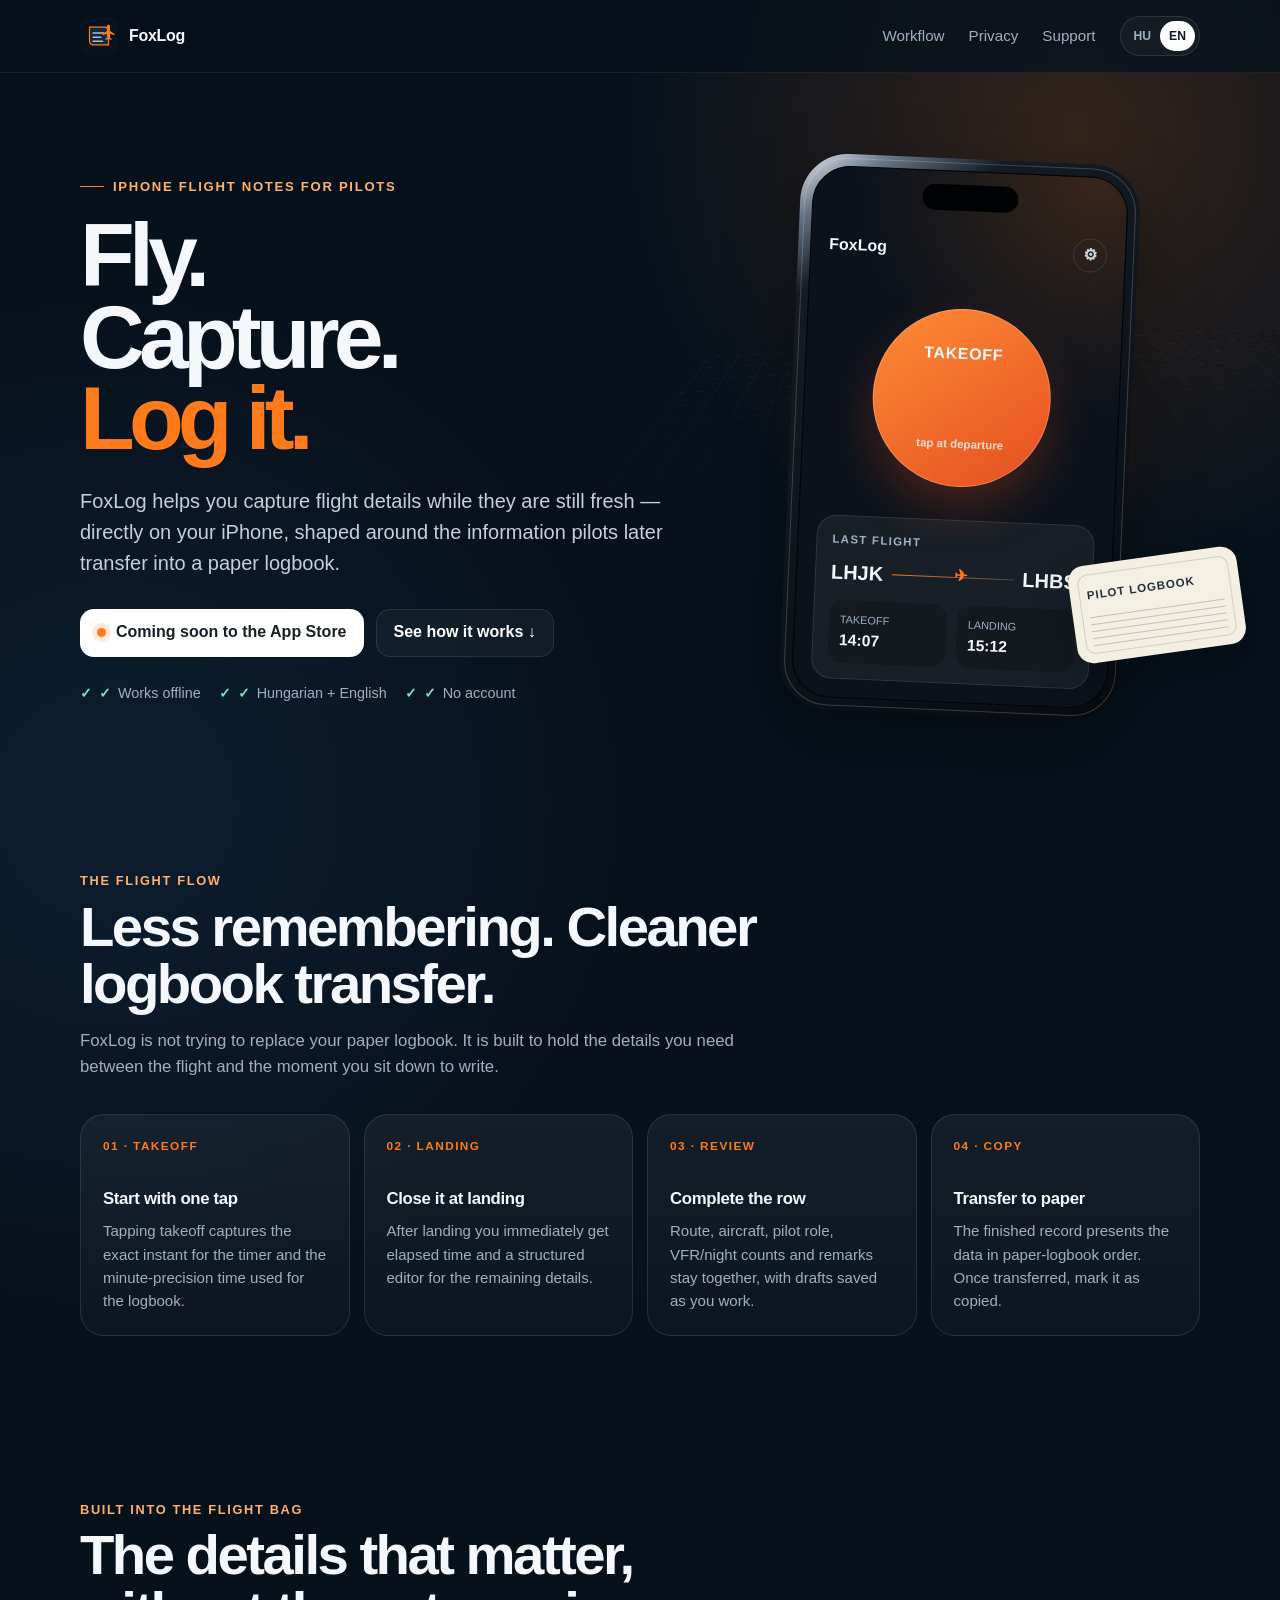
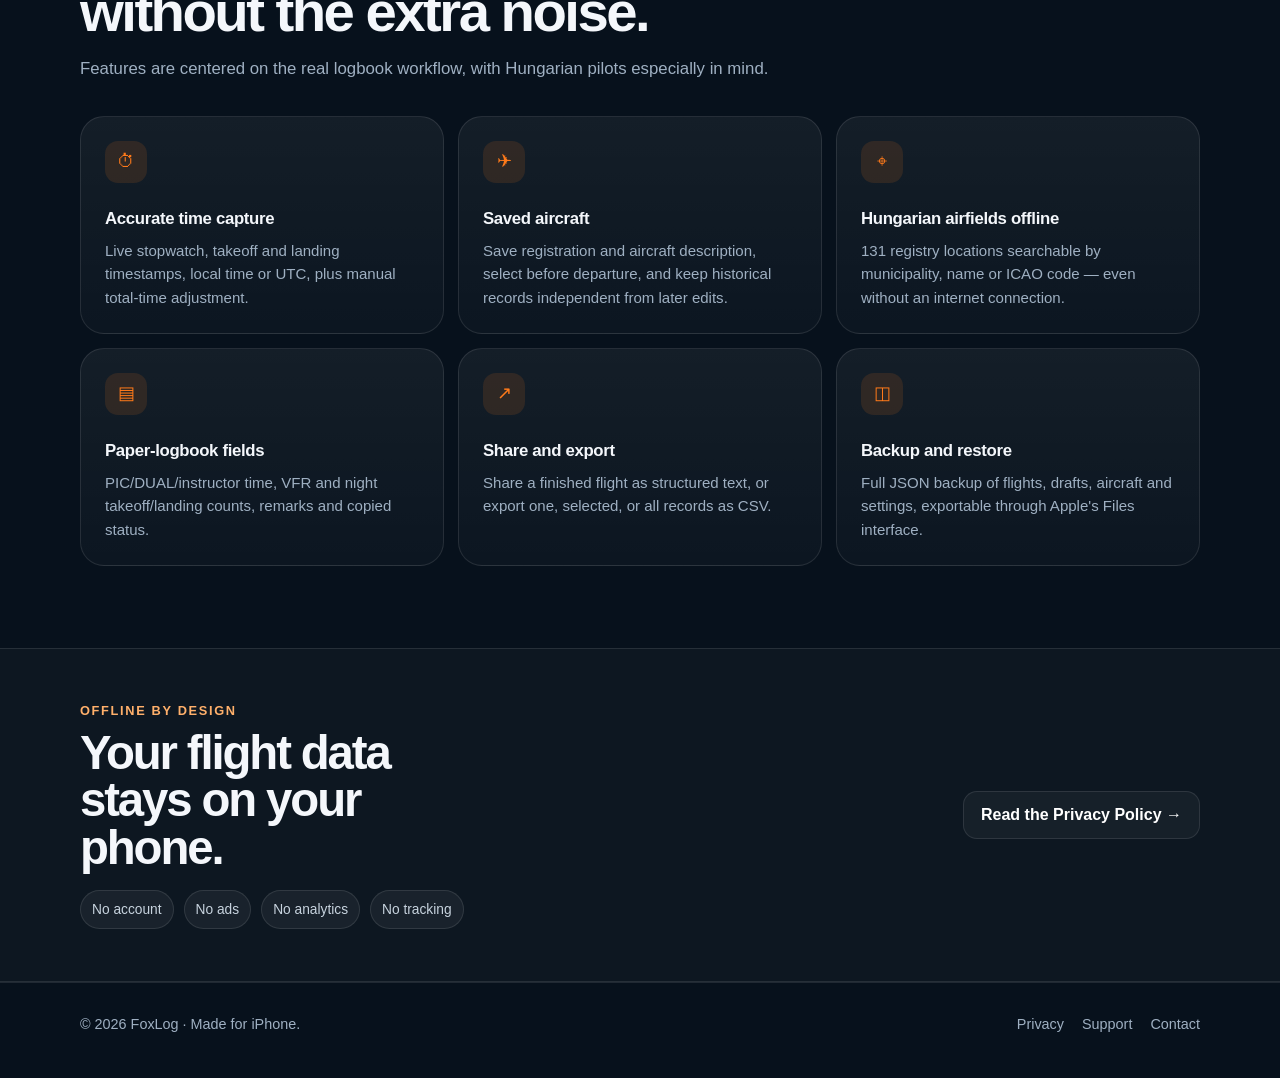
==== index.html @ 8ef6ffa2 "Build FoxLog product landing page" ====
<!doctype html>
<html lang="en" data-language="en">
<head>
  <meta charset="utf-8">
  <meta name="viewport" content="width=device-width, initial-scale=1">
  <meta name="theme-color" content="#07111c">
  <meta name="description" content="FoxLog is an offline iPhone flight-note companion for pilots who transfer flights into a paper logbook. Coming soon to the App Store.">
  <title>FoxLog — Flight notes, ready for your paper logbook</title>
  <link rel="icon" href="favicon.svg" type="image/svg+xml">
  <link rel="stylesheet" href="styles.css">
  <script defer src="site.js"></script>
</head>
<body>
<header class="site-header">
  <div class="wrap nav">
    <a class="brand" href="index.html" aria-label="FoxLog home"><img class="brand-mark" src="favicon.svg" alt=""><span>FoxLog</span></a>
    <nav class="nav-links" aria-label="Primary navigation">
      <a href="#workflow"><span data-lang="hu">Működés</span><span data-lang="en">Workflow</span></a>
      <a href="privacy.html"><span data-lang="hu">Adatvédelem</span><span data-lang="en">Privacy</span></a>
      <a href="support.html"><span data-lang="hu">Támogatás</span><span data-lang="en">Support</span></a>
      <span class="lang-switch" aria-label="Language"><button type="button" data-language-button="hu">HU</button><button type="button" data-language-button="en">EN</button></span>
    </nav>
  </div>
</header>

<main>
<section class="hero">
  <div class="wrap hero-grid">
    <div>
      <div class="eyebrow"><span data-lang="hu">iPhone-os repülési jegyzet pilótáknak</span><span data-lang="en">iPhone flight notes for pilots</span></div>
      <div data-lang="hu"><h1>Repülj. Rögzítsd. <span class="accent">Írd át.</span></h1><p class="lede">A FoxLog segít a repülés adatait akkor rögzíteni, amikor még frissek — közvetlenül az iPhone-odon, a magyar papír alapú pilótanapló logikájához igazítva.</p></div>
      <div data-lang="en"><h1>Fly. Capture. <span class="accent">Log it.</span></h1><p class="lede">FoxLog helps you capture flight details while they are still fresh — directly on your iPhone, shaped around the information pilots later transfer into a paper logbook.</p></div>
      <div class="hero-actions">
        <span class="badge"><span class="dot"></span><span data-lang="hu">Hamarosan az App Store-ban</span><span data-lang="en">Coming soon to the App Store</span></span>
        <a class="button-link" href="#workflow"><span data-lang="hu">Így működik ↓</span><span data-lang="en">See how it works ↓</span></a>
      </div>
      <div class="meta-row">
        <span><span data-lang="hu">Offline működés</span><span data-lang="en">Works offline</span></span>
        <span><span data-lang="hu">Magyar + angol</span><span data-lang="en">Hungarian + English</span></span>
        <span><span data-lang="hu">Nincs fiók</span><span data-lang="en">No account</span></span>
      </div>
    </div>

    <div class="phone-stage" aria-label="FoxLog flight capture illustration">
      <div class="phone"><div class="screen">
        <div class="dynamic-island"></div>
        <div class="appbar"><span>FoxLog</span><span class="gear">⚙</span></div>
        <div class="takeoff-wrap"><div class="takeoff-button">TAKEOFF<small>tap at departure</small></div></div>
        <div class="mini-card">
          <div class="mini-title">Last flight</div>
          <div class="route"><span>LHJK</span><span class="line"></span><span>LHBS</span></div>
          <div class="flight-stats"><div class="stat"><span>TAKEOFF</span><strong>14:07</strong></div><div class="stat"><span>LANDING</span><strong>15:12</strong></div></div>
        </div>
      </div></div>
      <div class="paper-tag" aria-hidden="true"><b>Pilot logbook</b><div class="paper-lines"><i></i><i></i><i></i><i></i><i></i></div></div>
    </div>
  </div>
</section>

<section id="workflow" class="section">
  <div class="wrap">
    <div class="section-header">
      <div class="section-kicker"><span data-lang="hu">A repülés menete</span><span data-lang="en">The flight flow</span></div>
      <div data-lang="hu"><h2>Kevesebb emlékezés. Pontosabb átírás.</h2><p>A FoxLog nem akarja lecserélni a papír naplódat. Arra készült, hogy a szükséges adatokat rendezve fogja meg két repülés között.</p></div>
      <div data-lang="en"><h2>Less remembering. Cleaner logbook transfer.</h2><p>FoxLog is not trying to replace your paper logbook. It is built to hold the details you need between the flight and the moment you sit down to write.</p></div>
    </div>
    <div class="steps">
      <article class="step"><div class="step-num">01 · TAKEOFF</div><h3><span data-lang="hu">Indítsd el egy érintéssel</span><span data-lang="en">Start with one tap</span></h3><p><span data-lang="hu">A felszállás érintése elmenti a pontos pillanatot a stopperhez és a percpontos időt a naplóhoz.</span><span data-lang="en">Tapping takeoff captures the exact instant for the timer and the minute-precision time used for the logbook.</span></p></article>
      <article class="step"><div class="step-num">02 · LANDING</div><h3><span data-lang="hu">Érkezéskor zárd le</span><span data-lang="en">Close it at landing</span></h3><p><span data-lang="hu">A leszállás után azonnal megkapod a repülési időt és megnyílik a rendezett adatbeviteli folyamat.</span><span data-lang="en">After landing you immediately get elapsed time and a structured editor for the remaining details.</span></p></article>
      <article class="step"><div class="step-num">03 · REVIEW</div><h3><span data-lang="hu">Egészítsd ki a sorodat</span><span data-lang="en">Complete the row</span></h3><p><span data-lang="hu">Útvonal, gép, pilóta szerep, VFR/éjszakai számok, megjegyzés — egy helyen, piszkozatként automatikusan mentve.</span><span data-lang="en">Route, aircraft, pilot role, VFR/night counts and remarks stay together, with drafts saved as you work.</span></p></article>
      <article class="step"><div class="step-num">04 · COPY</div><h3><span data-lang="hu">Másold át papírra</span><span data-lang="en">Transfer to paper</span></h3><p><span data-lang="hu">A kész bejegyzés a napló oszlopsorrendjéhez igazodva mutatja az adatokat. Ha megvagy, jelöld másoltnak.</span><span data-lang="en">The finished record presents the data in paper-logbook order. Once transferred, mark it as copied.</span></p></article>
    </div>
  </div>
</section>

<section class="section">
  <div class="wrap">
    <div class="section-header">
      <div class="section-kicker"><span data-lang="hu">Amit magaddal viszel</span><span data-lang="en">Built into the flight bag</span></div>
      <div data-lang="hu"><h2>A fontos részletek, nem a felesleges zaj.</h2><p>A funkciók a valós naplózási munkafolyamat köré épülnek, különösen magyar pilóták számára.</p></div>
      <div data-lang="en"><h2>The details that matter, without the extra noise.</h2><p>Features are centered on the real logbook workflow, with Hungarian pilots especially in mind.</p></div>
    </div>
    <div class="feature-grid">
      <article class="feature"><div class="feature-icon">⏱</div><h3><span data-lang="hu">Pontos időrögzítés</span><span data-lang="en">Accurate time capture</span></h3><p><span data-lang="hu">Élő stopper, külön felszállási és leszállási idő, helyi idő vagy UTC, kézi teljesidő-korrekcióval.</span><span data-lang="en">Live stopwatch, takeoff and landing timestamps, local time or UTC, plus manual total-time adjustment.</span></p></article>
      <article class="feature"><div class="feature-icon">✈</div><h3><span data-lang="hu">Mentett repülőgépek</span><span data-lang="en">Saved aircraft</span></h3><p><span data-lang="hu">Mentsd el a lajstromot és típust, majd válaszd ki indulás előtt. A régi bejegyzések saját pillanatképet őriznek.</span><span data-lang="en">Save registration and aircraft description, select before departure, and keep historical records independent from later edits.</span></p></article>
      <article class="feature"><div class="feature-icon">⌖</div><h3><span data-lang="hu">Magyar repülőterek offline</span><span data-lang="en">Hungarian airfields offline</span></h3><p><span data-lang="hu">131 nyilvántartott hely kereshető település, név vagy ICAO-kód alapján — internet nélkül is.</span><span data-lang="en">131 registry locations searchable by municipality, name or ICAO code — even without an internet connection.</span></p></article>
      <article class="feature"><div class="feature-icon">▤</div><h3><span data-lang="hu">Papírnaplóhoz igazított adatok</span><span data-lang="en">Paper-logbook fields</span></h3><p><span data-lang="hu">PIC/DUAL/oktatói idők, VFR és éjszakai fel- és leszállások, megjegyzések és másolási állapot.</span><span data-lang="en">PIC/DUAL/instructor time, VFR and night takeoff/landing counts, remarks and copied status.</span></p></article>
      <article class="feature"><div class="feature-icon">↗</div><h3><span data-lang="hu">Megosztás és CSV</span><span data-lang="en">Share and export</span></h3><p><span data-lang="hu">Oszd meg a kész repülést rendezett szövegként, vagy exportálj egyetlen, kiválasztott vagy minden bejegyzést CSV-be.</span><span data-lang="en">Share a finished flight as structured text, or export one, selected, or all records as CSV.</span></p></article>
      <article class="feature"><div class="feature-icon">◫</div><h3><span data-lang="hu">Biztonsági mentés és visszaállítás</span><span data-lang="en">Backup and restore</span></h3><p><span data-lang="hu">Teljes JSON mentés a repülésekről, piszkozatokról, gépekről és beállításokról, exportálható a Fájlok alkalmazásba.</span><span data-lang="en">Full JSON backup of flights, drafts, aircraft and settings, exportable through Apple's Files interface.</span></p></article>
    </div>
  </div>
</section>

<section class="privacy-strip">
  <div class="wrap privacy-inner">
    <div>
      <div class="section-kicker"><span data-lang="hu">Offline az alapoktól</span><span data-lang="en">Offline by design</span></div>
      <div data-lang="hu"><h2>A repülési adataid a telefonodon maradnak.</h2><div class="privacy-points"><span>Nincs fiók</span><span>Nincs reklám</span><span>Nincs analitika</span><span>Nincs követés</span></div></div>
      <div data-lang="en"><h2>Your flight data stays on your phone.</h2><div class="privacy-points"><span>No account</span><span>No ads</span><span>No analytics</span><span>No tracking</span></div></div>
    </div>
    <a class="button-link" href="privacy.html"><span data-lang="hu">Adatvédelmi tájékoztató →</span><span data-lang="en">Read the Privacy Policy →</span></a>
  </div>
</section>
</main>

<footer class="site-footer"><div class="wrap footer-row"><span>© 2026 FoxLog · <span data-lang="hu">iPhone-ra tervezve.</span><span data-lang="en">Made for iPhone.</span></span><div class="footer-links"><a href="privacy.html"><span data-lang="hu">Adatvédelem</span><span data-lang="en">Privacy</span></a><a href="support.html"><span data-lang="hu">Támogatás</span><span data-lang="en">Support</span></a><a href="mailto:kovacs.benjamin.mark99@gmail.com">Contact</a></div></div></footer>
</body>
</html>
---- styles.css ----
:root{--bg:#07111c;--bg2:#0d1d2d;--panel:#10253a;--line:rgba(255,255,255,.1);--text:#f4f7fb;--muted:#9fb0c2;--accent:#ff7a1a;--accent2:#ffb06b;--green:#7ee2b8;--max:1120px}
*{box-sizing:border-box}html{scroll-behavior:smooth}body{margin:0;color:var(--text);background:radial-gradient(circle at 84% 5%,rgba(255,122,26,.18),transparent 28rem),radial-gradient(circle at 9% 30%,rgba(50,110,170,.14),transparent 32rem),var(--bg);font-family:-apple-system,BlinkMacSystemFont,"SF Pro Display","Segoe UI",sans-serif;line-height:1.55;-webkit-font-smoothing:antialiased}a{color:inherit}button{font:inherit}.wrap{width:min(var(--max),calc(100% - 40px));margin:0 auto}
.site-header{position:sticky;top:0;z-index:20;border-bottom:1px solid rgba(255,255,255,.07);background:rgba(7,17,28,.78);backdrop-filter:blur(18px)}.nav{min-height:72px;display:flex;align-items:center;justify-content:space-between;gap:24px}.brand{display:inline-flex;align-items:center;gap:11px;text-decoration:none;font-weight:800;letter-spacing:-.02em}.brand-mark{width:38px;height:38px;flex:none}.nav-links{display:flex;align-items:center;gap:24px;color:var(--muted);font-size:.95rem}.nav-links a{text-decoration:none}.nav-links a:hover,.nav-links a[aria-current=page]{color:#fff}.lang-switch{display:inline-flex;padding:4px;border:1px solid var(--line);background:rgba(255,255,255,.04);border-radius:999px}.lang-switch button{border:0;color:var(--muted);background:transparent;padding:6px 9px;border-radius:999px;cursor:pointer;font-weight:800;font-size:.76rem}.lang-switch button.active{color:#101821;background:#fff}
.hero{position:relative;overflow:hidden;padding:86px 0 74px}.hero:after{content:"";position:absolute;inset:18% -12% auto 52%;height:430px;background-image:linear-gradient(rgba(255,255,255,.045) 1px,transparent 1px),linear-gradient(90deg,rgba(255,255,255,.045) 1px,transparent 1px);background-size:34px 34px;transform:perspective(700px) rotateX(63deg) rotateZ(-8deg);mask-image:linear-gradient(to bottom,#000,transparent 80%);pointer-events:none}.hero-grid{display:grid;grid-template-columns:1.1fr .9fr;align-items:center;gap:54px;position:relative;z-index:1}.eyebrow{display:inline-flex;align-items:center;gap:9px;margin-bottom:18px;color:var(--accent2);font-size:.82rem;font-weight:850;letter-spacing:.13em;text-transform:uppercase}.eyebrow:before{content:"";width:24px;height:1px;background:var(--accent)}h1{margin:0;font-size:clamp(3.2rem,7vw,6.6rem);line-height:.91;letter-spacing:-.065em;max-width:9ch}.accent{color:var(--accent)}.lede{max-width:650px;margin:26px 0 0;color:#c4d0dc;font-size:clamp(1.05rem,2vw,1.25rem)}.hero-actions{display:flex;flex-wrap:wrap;gap:12px;margin-top:30px}.badge,.button-link{display:inline-flex;align-items:center;gap:10px;min-height:48px;padding:0 17px;border-radius:14px;text-decoration:none;font-weight:780}.badge{color:#17202a;background:#fff}.badge .dot{width:9px;height:9px;border-radius:999px;background:var(--accent);box-shadow:0 0 0 5px rgba(255,122,26,.16)}.button-link{color:#fff;border:1px solid var(--line);background:rgba(255,255,255,.04)}.meta-row{display:flex;flex-wrap:wrap;gap:8px 18px;margin-top:25px;color:var(--muted);font-size:.9rem}.meta-row span:before{content:"✓";color:var(--green);margin-right:7px;font-weight:900}
.phone-stage{position:relative;min-height:550px;display:grid;place-items:center}.phone-stage:before{content:"";position:absolute;width:380px;height:380px;border-radius:50%;background:radial-gradient(circle,rgba(255,122,26,.23),rgba(255,122,26,.02) 66%,transparent 71%)}.phone{width:min(340px,90vw);position:relative;padding:12px;border-radius:48px;background:linear-gradient(145deg,#e8edf3 0%,#687586 8%,#141b23 18%,#080c11 100%);box-shadow:0 28px 70px rgba(0,0,0,.34);transform:rotate(2.5deg)}.phone:after{content:"";position:absolute;inset:4px;border:1px solid rgba(255,255,255,.19);border-radius:44px;pointer-events:none}.screen{min-height:520px;border-radius:38px;overflow:hidden;background:radial-gradient(circle at 90% 0,rgba(255,122,26,.19),transparent 40%),#0b121b;border:1px solid #020406;padding:18px}.dynamic-island{width:96px;height:26px;border-radius:999px;background:#010203;margin:-5px auto 22px}.appbar{display:flex;align-items:center;justify-content:space-between;font-weight:800}.gear{width:34px;height:34px;border:1px solid var(--line);border-radius:50%;display:grid;place-items:center;color:#cdd7e1}.takeoff-wrap{display:grid;place-items:center;margin:42px 0 33px}.takeoff-button{width:178px;height:178px;border-radius:50%;display:grid;place-items:center;text-align:center;background:linear-gradient(145deg,#ff8c35,#e44e20);box-shadow:0 22px 48px rgba(231,82,30,.26),inset 0 0 0 1px rgba(255,255,255,.22);font-weight:900;letter-spacing:.04em}.takeoff-button small{display:block;font-size:.72rem;font-weight:700;opacity:.8;margin-top:4px;letter-spacing:0}.mini-card{padding:15px;border-radius:20px;border:1px solid var(--line);background:rgba(255,255,255,.055)}.mini-title{color:var(--muted);font-size:.72rem;text-transform:uppercase;letter-spacing:.11em;font-weight:800}.route{display:flex;align-items:center;gap:9px;font-size:1.25rem;font-weight:900;margin-top:8px}.route .line{height:1px;flex:1;background:linear-gradient(90deg,var(--accent),rgba(255,255,255,.18));position:relative}.route .line:after{content:"✈";position:absolute;right:38%;top:-13px;color:var(--accent);font-size:16px}.flight-stats{display:grid;grid-template-columns:1fr 1fr;gap:10px;margin-top:12px}.stat{padding:11px;border-radius:14px;background:rgba(0,0,0,.18)}.stat span{display:block;color:var(--muted);font-size:.68rem}.stat strong{font-variant-numeric:tabular-nums;font-size:.98rem}.paper-tag{position:absolute;right:-42px;bottom:62px;transform:rotate(-8deg);width:170px;padding:17px;color:#24303b;background:#f4efe3;border-radius:16px;box-shadow:0 18px 40px rgba(0,0,0,.28)}.paper-tag:before{content:"";position:absolute;inset:9px;border:1px solid rgba(46,52,58,.17);border-radius:10px}.paper-tag b{font-size:.72rem;letter-spacing:.08em;text-transform:uppercase}.paper-lines{display:grid;gap:6px;margin-top:10px}.paper-lines i{height:1px;background:rgba(46,52,58,.25);display:block}
.section{padding:82px 0}.section-header{max-width:700px;margin-bottom:34px}.section-kicker{color:var(--accent2);font-size:.8rem;font-weight:850;text-transform:uppercase;letter-spacing:.13em}h2{margin:8px 0 0;font-size:clamp(2.1rem,4.4vw,3.7rem);line-height:1;letter-spacing:-.045em}.section-header p{color:var(--muted);font-size:1.05rem;margin:16px 0 0}.steps{display:grid;grid-template-columns:repeat(4,1fr);gap:14px}.step,.feature,.policy-card,.faq,.contact-card{border:1px solid var(--line);background:linear-gradient(180deg,rgba(255,255,255,.055),rgba(255,255,255,.025));border-radius:24px}.step{padding:22px;min-height:205px}.step-num{color:var(--accent);font-size:.74rem;letter-spacing:.12em;font-weight:900}.step h3,.feature h3,.faq h3{margin:31px 0 7px;font-size:1.05rem;letter-spacing:-.02em}.step p,.feature p,.faq p{margin:0;color:var(--muted);font-size:.94rem}.feature-grid{display:grid;grid-template-columns:repeat(3,1fr);gap:14px}.feature{padding:24px;min-height:190px}.feature-icon{width:42px;height:42px;border-radius:13px;display:grid;place-items:center;background:rgba(255,122,26,.12);color:var(--accent);font-size:1.1rem}.feature h3{margin-top:23px}.privacy-strip{border-block:1px solid var(--line);background:rgba(255,255,255,.025)}.privacy-inner{padding:52px 0;display:grid;grid-template-columns:1fr auto;align-items:center;gap:30px}.privacy-inner h2{font-size:clamp(1.9rem,3.7vw,3rem);max-width:14ch}.privacy-points{display:flex;flex-wrap:wrap;gap:10px;margin-top:19px;color:#c7d3de}.privacy-points span{padding:8px 11px;border-radius:999px;background:rgba(255,255,255,.05);border:1px solid var(--line);font-size:.86rem}
.page-hero{padding:76px 0 36px}.page-hero h1{max-width:12ch;font-size:clamp(2.8rem,6vw,5rem)}.page-hero p{max-width:730px;color:var(--muted);font-size:1.08rem}.policy-layout{display:grid;grid-template-columns:250px minmax(0,1fr);gap:42px;align-items:start;padding-bottom:82px}.policy-nav{position:sticky;top:98px;padding:17px;border:1px solid var(--line);border-radius:20px;background:rgba(255,255,255,.035)}.policy-content{max-width:790px}.policy-content section{padding:0 0 34px;margin:0 0 34px;border-bottom:1px solid var(--line)}.policy-content h2{font-size:1.55rem;letter-spacing:-.025em}.policy-content p,.policy-content li{color:#b7c4d0}.policy-content ul{padding-left:20px}.policy-card{padding:22px;margin-bottom:32px;display:grid;grid-template-columns:repeat(3,1fr);gap:12px}.policy-card div{padding:15px;border-radius:16px;background:rgba(0,0,0,.16)}.policy-card strong{display:block;color:var(--green);font-size:.8rem;letter-spacing:.07em;text-transform:uppercase}.policy-card span{display:block;margin-top:6px;color:#d7e0e8;font-size:.9rem}.faq-grid{display:grid;grid-template-columns:1fr 1fr;gap:14px}.faq{padding:22px}.faq h3{margin:0 0 8px}.contact-card{padding:28px;display:flex;align-items:center;justify-content:space-between;gap:24px;margin-top:28px}.contact-card p{margin:6px 0 0;color:var(--muted)}.email-actions{display:flex;flex-wrap:wrap;gap:10px}.email-link,.copy-button{display:inline-flex;align-items:center;justify-content:center;min-height:44px;padding:0 14px;border-radius:12px;text-decoration:none;font-weight:760}.email-link{background:var(--accent);color:#141a20}.copy-button{border:1px solid var(--line);background:rgba(255,255,255,.045);color:#fff;cursor:pointer}.copy-button.copied{border-color:rgba(126,226,184,.4);color:var(--green)}.notice{padding:14px 16px;border-radius:16px;border:1px solid rgba(255,122,26,.25);background:rgba(255,122,26,.08);color:#ffd2b0;margin-top:22px;font-size:.92rem}.site-footer{border-top:1px solid var(--line);padding:30px 0 42px;color:var(--muted);font-size:.9rem}.footer-row{display:flex;align-items:center;justify-content:space-between;gap:22px}.footer-links{display:flex;flex-wrap:wrap;gap:18px}.footer-links a{text-decoration:none}.footer-links a:hover{color:#fff}[data-lang]{display:none}html[data-language=hu] [data-lang=hu],html[data-language=en] [data-lang=en]{display:revert}
@media(max-width:900px){.hero-grid{grid-template-columns:1fr}.hero{padding-top:62px}.phone-stage{min-height:500px}.phone{transform:none}.paper-tag{right:-12px}.steps{grid-template-columns:1fr 1fr}.feature-grid{grid-template-columns:1fr 1fr}.policy-layout{grid-template-columns:1fr}.policy-nav{position:static}.policy-card{grid-template-columns:1fr}}@media(max-width:650px){.wrap{width:min(var(--max),calc(100% - 28px))}.nav{min-height:66px}.nav-links>a{display:none}.hero{padding:52px 0 58px}h1{font-size:clamp(3rem,17vw,4.7rem)}.hero-grid{gap:30px}.phone-stage{min-height:465px}.phone{width:290px}.screen{min-height:455px}.takeoff-wrap{margin:28px 0 23px}.takeoff-button{width:150px;height:150px}.paper-tag{width:145px;right:-4px;bottom:38px}.section{padding:64px 0}.steps,.feature-grid,.faq-grid{grid-template-columns:1fr}.privacy-inner{grid-template-columns:1fr}.contact-card,.footer-row{align-items:flex-start;flex-direction:column}.email-actions{width:100%}.email-link,.copy-button{width:100%}}@media(prefers-reduced-motion:reduce){html{scroll-behavior:auto}}
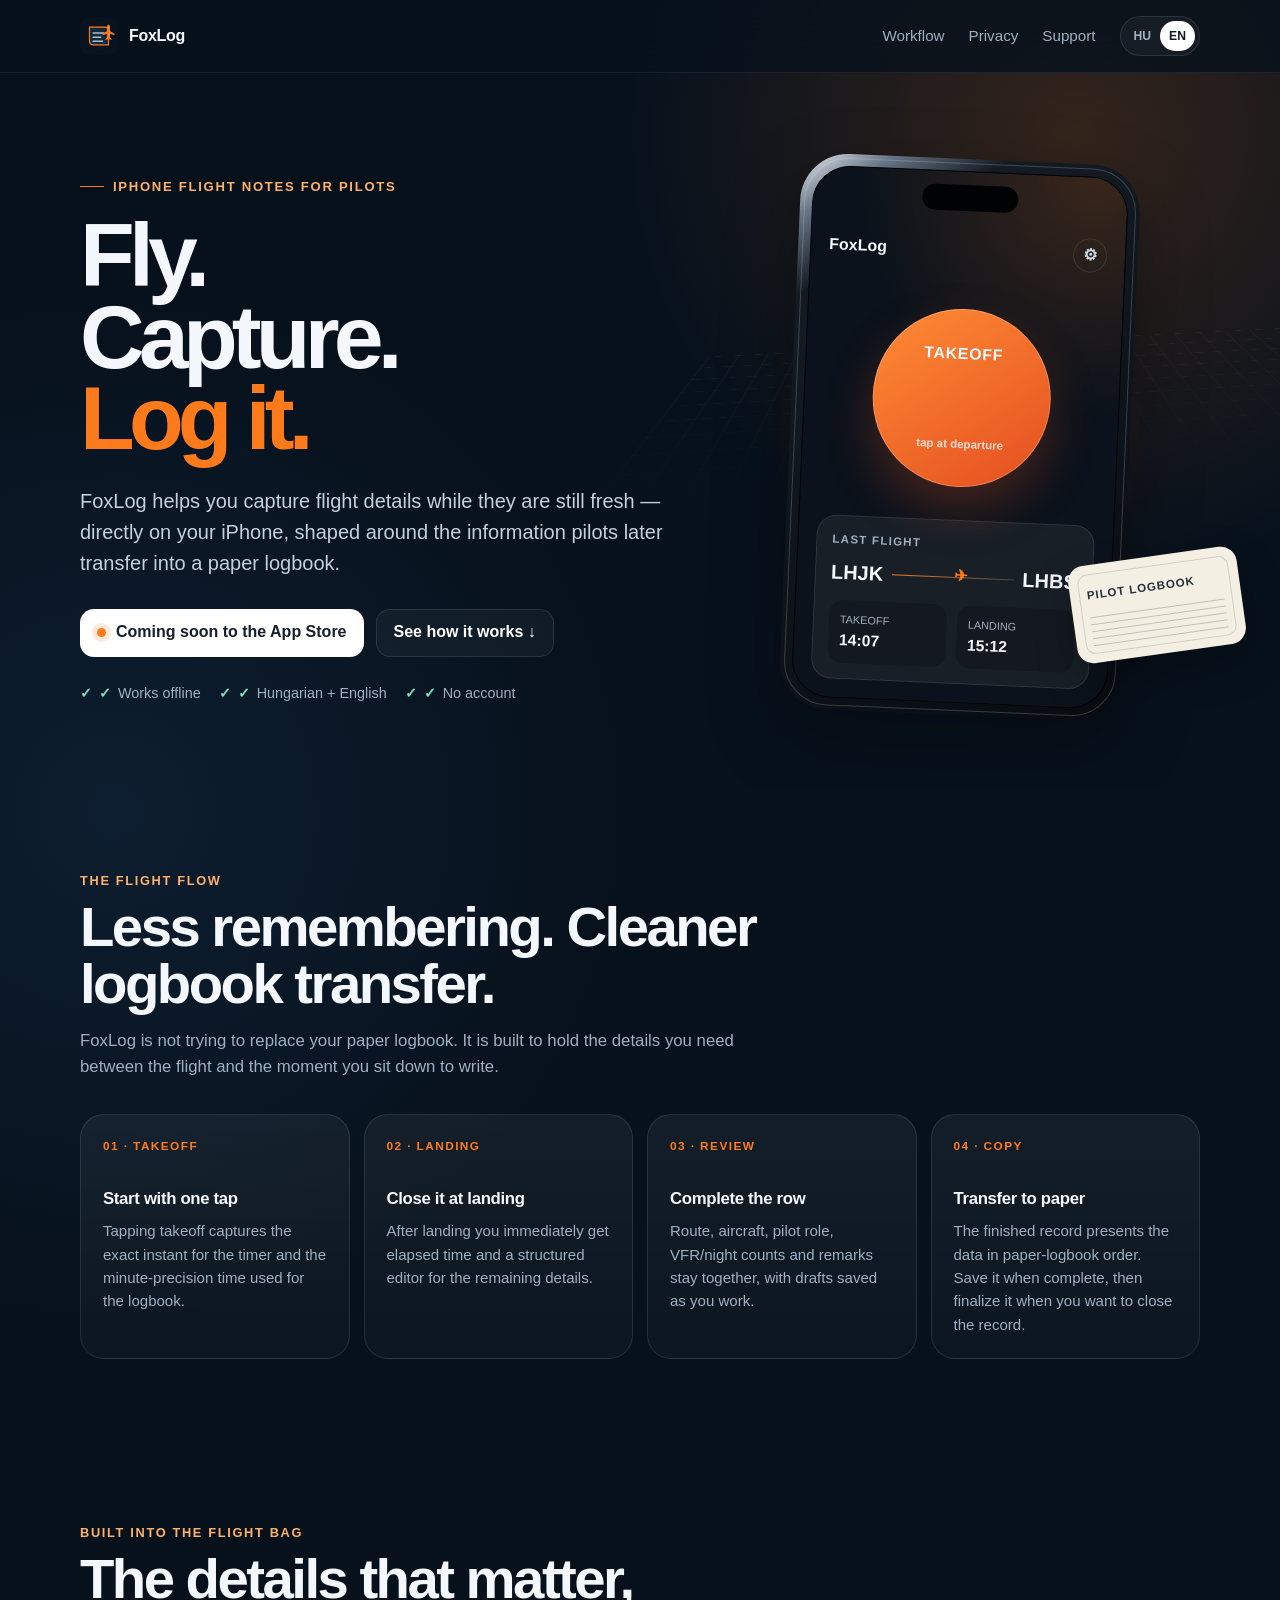
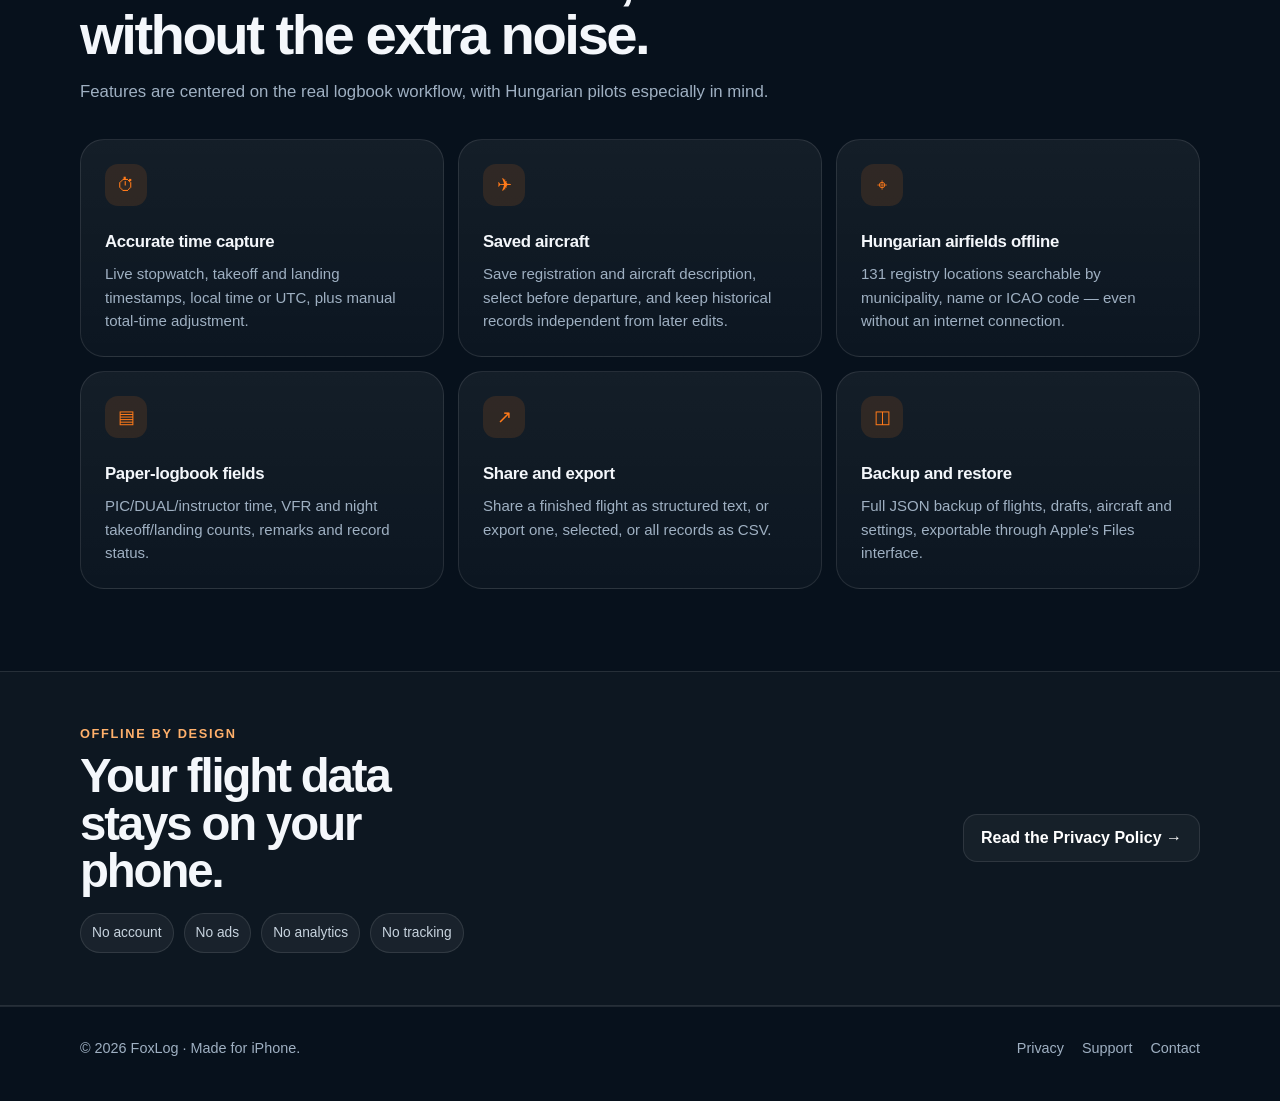
==== commit ecaab9a9: "Align website copy with Saved and Finalized states" ====
--- a/index.html
+++ b/index.html
@@ -68,7 +68,7 @@
       <article class="step"><div class="step-num">01 · TAKEOFF</div><h3><span data-lang="hu">Indítsd el egy érintéssel</span><span data-lang="en">Start with one tap</span></h3><p><span data-lang="hu">A felszállás érintése elmenti a pontos pillanatot a stopperhez és a percpontos időt a naplóhoz.</span><span data-lang="en">Tapping takeoff captures the exact instant for the timer and the minute-precision time used for the logbook.</span></p></article>
       <article class="step"><div class="step-num">02 · LANDING</div><h3><span data-lang="hu">Érkezéskor zárd le</span><span data-lang="en">Close it at landing</span></h3><p><span data-lang="hu">A leszállás után azonnal megkapod a repülési időt és megnyílik a rendezett adatbeviteli folyamat.</span><span data-lang="en">After landing you immediately get elapsed time and a structured editor for the remaining details.</span></p></article>
       <article class="step"><div class="step-num">03 · REVIEW</div><h3><span data-lang="hu">Egészítsd ki a sorodat</span><span data-lang="en">Complete the row</span></h3><p><span data-lang="hu">Útvonal, gép, pilóta szerep, VFR/éjszakai számok, megjegyzés — egy helyen, piszkozatként automatikusan mentve.</span><span data-lang="en">Route, aircraft, pilot role, VFR/night counts and remarks stay together, with drafts saved as you work.</span></p></article>
-      <article class="step"><div class="step-num">04 · COPY</div><h3><span data-lang="hu">Másold át papírra</span><span data-lang="en">Transfer to paper</span></h3><p><span data-lang="hu">A kész bejegyzés a napló oszlopsorrendjéhez igazodva mutatja az adatokat. Ha megvagy, jelöld másoltnak.</span><span data-lang="en">The finished record presents the data in paper-logbook order. Once transferred, mark it as copied.</span></p></article>
+      <article class="step"><div class="step-num">04 · COPY</div><h3><span data-lang="hu">Másold át papírra</span><span data-lang="en">Transfer to paper</span></h3><p><span data-lang="hu">A kész bejegyzés a napló oszlopsorrendjéhez igazodva mutatja az adatokat. Mentsd el, majd véglegesítsd, amikor le akarod zárni.</span><span data-lang="en">The finished record presents the data in paper-logbook order. Save it when complete, then finalize it when you want to close the record.</span></p></article>
     </div>
   </div>
 </section>
@@ -84,7 +84,7 @@
       <article class="feature"><div class="feature-icon">⏱</div><h3><span data-lang="hu">Pontos időrögzítés</span><span data-lang="en">Accurate time capture</span></h3><p><span data-lang="hu">Élő stopper, külön felszállási és leszállási idő, helyi idő vagy UTC, kézi teljesidő-korrekcióval.</span><span data-lang="en">Live stopwatch, takeoff and landing timestamps, local time or UTC, plus manual total-time adjustment.</span></p></article>
       <article class="feature"><div class="feature-icon">✈</div><h3><span data-lang="hu">Mentett repülőgépek</span><span data-lang="en">Saved aircraft</span></h3><p><span data-lang="hu">Mentsd el a lajstromot és típust, majd válaszd ki indulás előtt. A régi bejegyzések saját pillanatképet őriznek.</span><span data-lang="en">Save registration and aircraft description, select before departure, and keep historical records independent from later edits.</span></p></article>
       <article class="feature"><div class="feature-icon">⌖</div><h3><span data-lang="hu">Magyar repülőterek offline</span><span data-lang="en">Hungarian airfields offline</span></h3><p><span data-lang="hu">131 nyilvántartott hely kereshető település, név vagy ICAO-kód alapján — internet nélkül is.</span><span data-lang="en">131 registry locations searchable by municipality, name or ICAO code — even without an internet connection.</span></p></article>
-      <article class="feature"><div class="feature-icon">▤</div><h3><span data-lang="hu">Papírnaplóhoz igazított adatok</span><span data-lang="en">Paper-logbook fields</span></h3><p><span data-lang="hu">PIC/DUAL/oktatói idők, VFR és éjszakai fel- és leszállások, megjegyzések és másolási állapot.</span><span data-lang="en">PIC/DUAL/instructor time, VFR and night takeoff/landing counts, remarks and copied status.</span></p></article>
+      <article class="feature"><div class="feature-icon">▤</div><h3><span data-lang="hu">Papírnaplóhoz igazított adatok</span><span data-lang="en">Paper-logbook fields</span></h3><p><span data-lang="hu">PIC/DUAL/oktatói idők, VFR és éjszakai fel- és leszállások, megjegyzések és bejegyzésállapot.</span><span data-lang="en">PIC/DUAL/instructor time, VFR and night takeoff/landing counts, remarks and record status.</span></p></article>
       <article class="feature"><div class="feature-icon">↗</div><h3><span data-lang="hu">Megosztás és CSV</span><span data-lang="en">Share and export</span></h3><p><span data-lang="hu">Oszd meg a kész repülést rendezett szövegként, vagy exportálj egyetlen, kiválasztott vagy minden bejegyzést CSV-be.</span><span data-lang="en">Share a finished flight as structured text, or export one, selected, or all records as CSV.</span></p></article>
       <article class="feature"><div class="feature-icon">◫</div><h3><span data-lang="hu">Biztonsági mentés és visszaállítás</span><span data-lang="en">Backup and restore</span></h3><p><span data-lang="hu">Teljes JSON mentés a repülésekről, piszkozatokról, gépekről és beállításokról, exportálható a Fájlok alkalmazásba.</span><span data-lang="en">Full JSON backup of flights, drafts, aircraft and settings, exportable through Apple's Files interface.</span></p></article>
     </div>
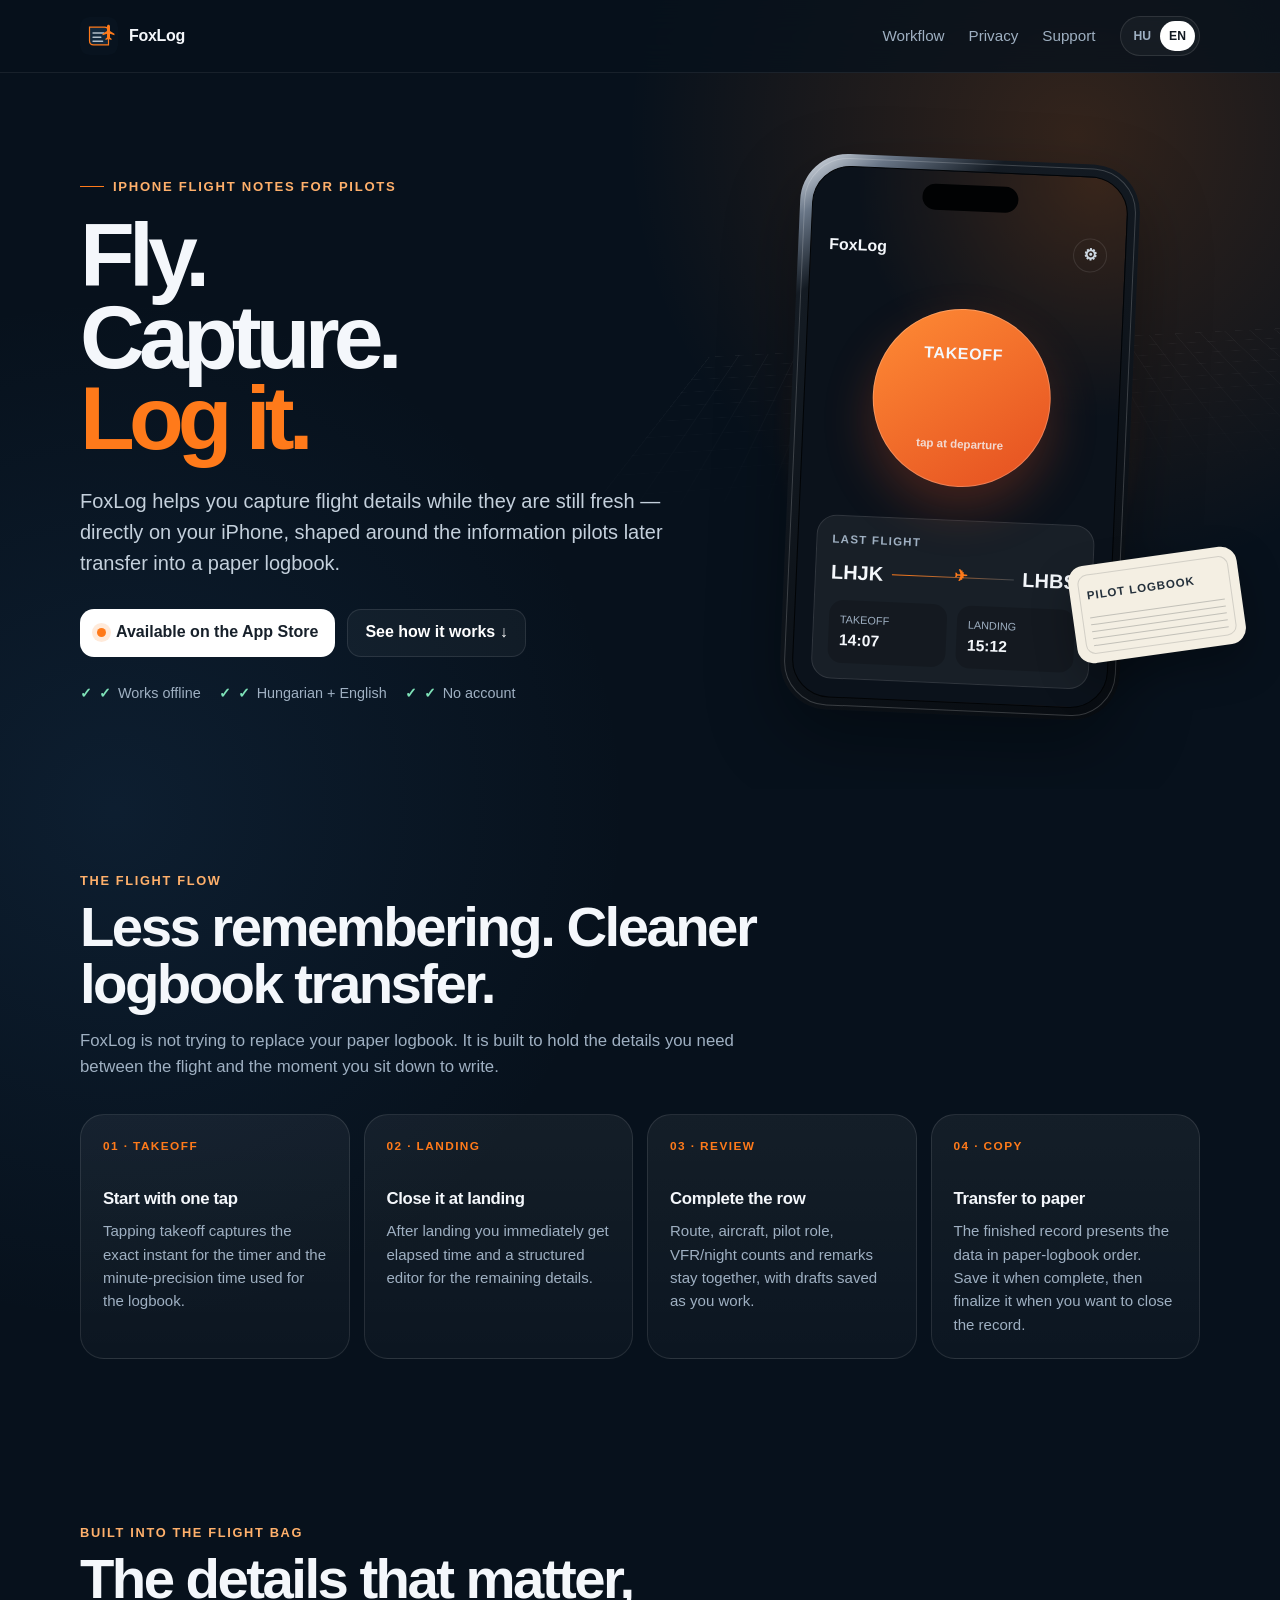
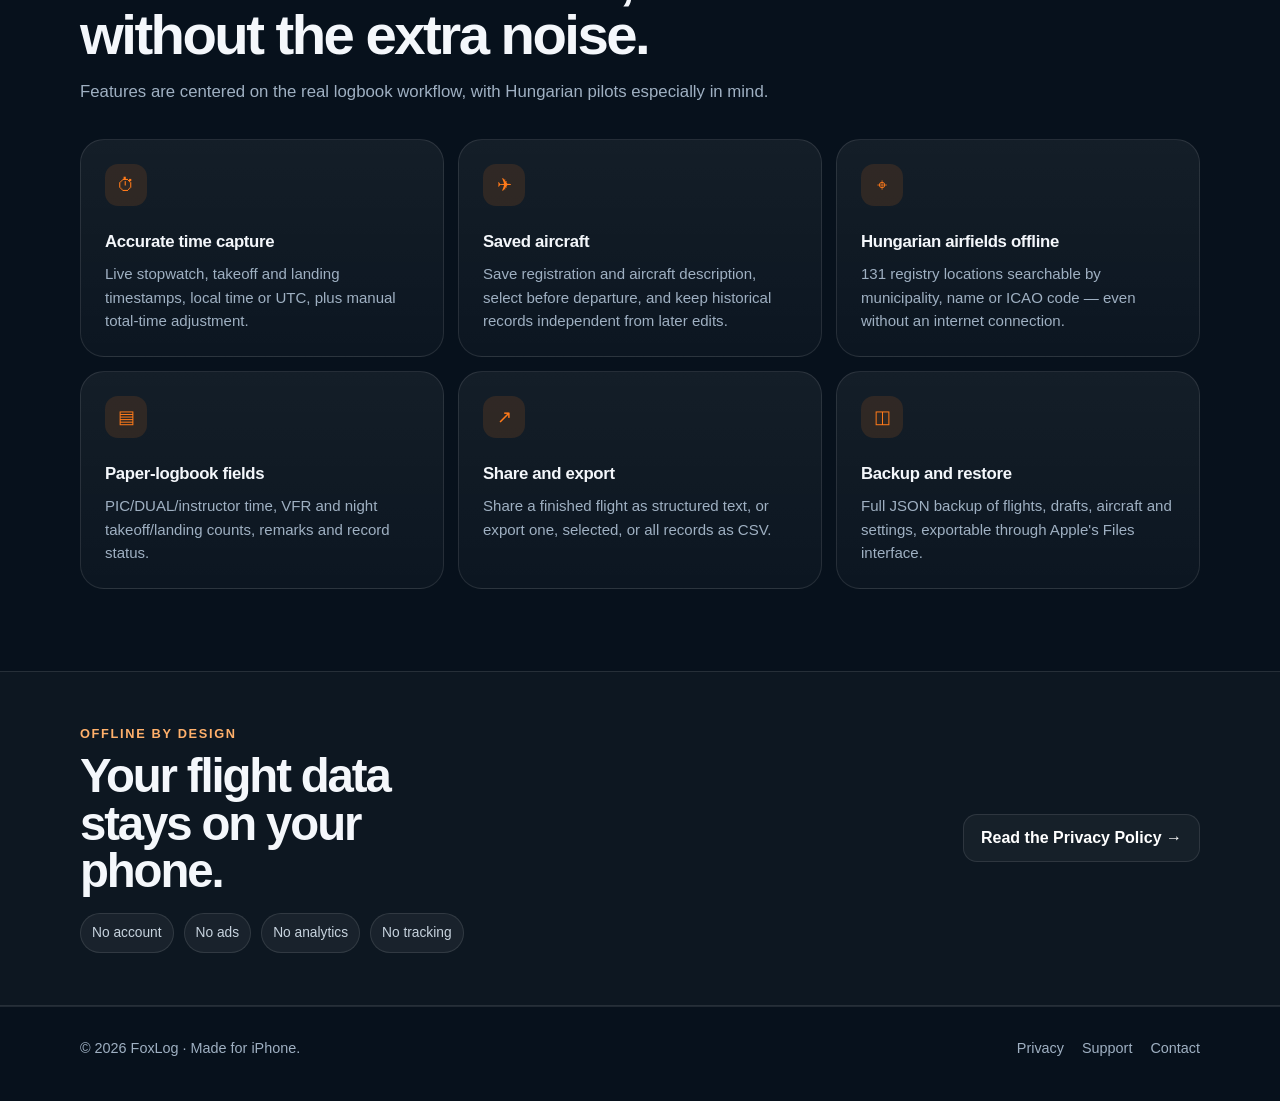
==== commit 358a113c: "Link FoxLog website to App Store" ====
--- a/index.html
+++ b/index.html
@@ -4,11 +4,11 @@
   <meta charset="utf-8">
   <meta name="viewport" content="width=device-width, initial-scale=1">
   <meta name="theme-color" content="#07111c">
-  <meta name="description" content="FoxLog is an offline iPhone flight-note companion for pilots who transfer flights into a paper logbook. Coming soon to the App Store.">
+  <meta name="description" content="FoxLog is an offline iPhone flight-note companion for pilots who transfer flights into a paper logbook. Available on the App Store.">
   <title>FoxLog — Flight notes, ready for your paper logbook</title>
   <link rel="icon" href="favicon.svg" type="image/svg+xml">
-  <link rel="stylesheet" href="styles.css">
-  <script defer src="site.js"></script>
+  <link rel="stylesheet" href="styles.css?v=3">
+  <script defer src="site.js?v=4"></script>
 </head>
 <body>
 <header class="site-header">
@@ -31,7 +31,7 @@
       <div data-lang="hu"><h1>Repülj. Rögzítsd. <span class="accent">Írd át.</span></h1><p class="lede">A FoxLog segít a repülés adatait akkor rögzíteni, amikor még frissek — közvetlenül az iPhone-odon, a magyar papír alapú pilótanapló logikájához igazítva.</p></div>
       <div data-lang="en"><h1>Fly. Capture. <span class="accent">Log it.</span></h1><p class="lede">FoxLog helps you capture flight details while they are still fresh — directly on your iPhone, shaped around the information pilots later transfer into a paper logbook.</p></div>
       <div class="hero-actions">
-        <span class="badge"><span class="dot"></span><span data-lang="hu">Hamarosan az App Store-ban</span><span data-lang="en">Coming soon to the App Store</span></span>
+        <a class="badge" href="https://apps.apple.com/app/id6815255650" aria-label="FoxLog on the App Store"><span class="dot"></span><span data-lang="hu">Elérhető az App Store-ban</span><span data-lang="en">Available on the App Store</span></a>
         <a class="button-link" href="#workflow"><span data-lang="hu">Így működik ↓</span><span data-lang="en">See how it works ↓</span></a>
       </div>
       <div class="meta-row">
--- a/styles.css
+++ b/styles.css
@@ -4,5 +4,5 @@
 .hero{position:relative;overflow:hidden;padding:86px 0 74px}.hero:after{content:"";position:absolute;inset:18% -12% auto 52%;height:430px;background-image:linear-gradient(rgba(255,255,255,.045) 1px,transparent 1px),linear-gradient(90deg,rgba(255,255,255,.045) 1px,transparent 1px);background-size:34px 34px;transform:perspective(700px) rotateX(63deg) rotateZ(-8deg);mask-image:linear-gradient(to bottom,#000,transparent 80%);pointer-events:none}.hero-grid{display:grid;grid-template-columns:1.1fr .9fr;align-items:center;gap:54px;position:relative;z-index:1}.eyebrow{display:inline-flex;align-items:center;gap:9px;margin-bottom:18px;color:var(--accent2);font-size:.82rem;font-weight:850;letter-spacing:.13em;text-transform:uppercase}.eyebrow:before{content:"";width:24px;height:1px;background:var(--accent)}h1{margin:0;font-size:clamp(3.2rem,7vw,6.6rem);line-height:.91;letter-spacing:-.065em;max-width:9ch}.accent{color:var(--accent)}.lede{max-width:650px;margin:26px 0 0;color:#c4d0dc;font-size:clamp(1.05rem,2vw,1.25rem)}.hero-actions{display:flex;flex-wrap:wrap;gap:12px;margin-top:30px}.badge,.button-link{display:inline-flex;align-items:center;gap:10px;min-height:48px;padding:0 17px;border-radius:14px;text-decoration:none;font-weight:780}.badge{color:#17202a;background:#fff}.badge .dot{width:9px;height:9px;border-radius:999px;background:var(--accent);box-shadow:0 0 0 5px rgba(255,122,26,.16)}.button-link{color:#fff;border:1px solid var(--line);background:rgba(255,255,255,.04)}.meta-row{display:flex;flex-wrap:wrap;gap:8px 18px;margin-top:25px;color:var(--muted);font-size:.9rem}.meta-row span:before{content:"✓";color:var(--green);margin-right:7px;font-weight:900}
 .phone-stage{position:relative;min-height:550px;display:grid;place-items:center}.phone-stage:before{content:"";position:absolute;width:380px;height:380px;border-radius:50%;background:radial-gradient(circle,rgba(255,122,26,.23),rgba(255,122,26,.02) 66%,transparent 71%)}.phone{width:min(340px,90vw);position:relative;padding:12px;border-radius:48px;background:linear-gradient(145deg,#e8edf3 0%,#687586 8%,#141b23 18%,#080c11 100%);box-shadow:0 28px 70px rgba(0,0,0,.34);transform:rotate(2.5deg)}.phone:after{content:"";position:absolute;inset:4px;border:1px solid rgba(255,255,255,.19);border-radius:44px;pointer-events:none}.screen{min-height:520px;border-radius:38px;overflow:hidden;background:radial-gradient(circle at 90% 0,rgba(255,122,26,.19),transparent 40%),#0b121b;border:1px solid #020406;padding:18px}.dynamic-island{width:96px;height:26px;border-radius:999px;background:#010203;margin:-5px auto 22px}.appbar{display:flex;align-items:center;justify-content:space-between;font-weight:800}.gear{width:34px;height:34px;border:1px solid var(--line);border-radius:50%;display:grid;place-items:center;color:#cdd7e1}.takeoff-wrap{display:grid;place-items:center;margin:42px 0 33px}.takeoff-button{width:178px;height:178px;border-radius:50%;display:grid;place-items:center;text-align:center;background:linear-gradient(145deg,#ff8c35,#e44e20);box-shadow:0 22px 48px rgba(231,82,30,.26),inset 0 0 0 1px rgba(255,255,255,.22);font-weight:900;letter-spacing:.04em}.takeoff-button small{display:block;font-size:.72rem;font-weight:700;opacity:.8;margin-top:4px;letter-spacing:0}.mini-card{padding:15px;border-radius:20px;border:1px solid var(--line);background:rgba(255,255,255,.055)}.mini-title{color:var(--muted);font-size:.72rem;text-transform:uppercase;letter-spacing:.11em;font-weight:800}.route{display:flex;align-items:center;gap:9px;font-size:1.25rem;font-weight:900;margin-top:8px}.route .line{height:1px;flex:1;background:linear-gradient(90deg,var(--accent),rgba(255,255,255,.18));position:relative}.route .line:after{content:"✈";position:absolute;right:38%;top:-13px;color:var(--accent);font-size:16px}.flight-stats{display:grid;grid-template-columns:1fr 1fr;gap:10px;margin-top:12px}.stat{padding:11px;border-radius:14px;background:rgba(0,0,0,.18)}.stat span{display:block;color:var(--muted);font-size:.68rem}.stat strong{font-variant-numeric:tabular-nums;font-size:.98rem}.paper-tag{position:absolute;right:-42px;bottom:62px;transform:rotate(-8deg);width:170px;padding:17px;color:#24303b;background:#f4efe3;border-radius:16px;box-shadow:0 18px 40px rgba(0,0,0,.28)}.paper-tag:before{content:"";position:absolute;inset:9px;border:1px solid rgba(46,52,58,.17);border-radius:10px}.paper-tag b{font-size:.72rem;letter-spacing:.08em;text-transform:uppercase}.paper-lines{display:grid;gap:6px;margin-top:10px}.paper-lines i{height:1px;background:rgba(46,52,58,.25);display:block}
 .section{padding:82px 0}.section-header{max-width:700px;margin-bottom:34px}.section-kicker{color:var(--accent2);font-size:.8rem;font-weight:850;text-transform:uppercase;letter-spacing:.13em}h2{margin:8px 0 0;font-size:clamp(2.1rem,4.4vw,3.7rem);line-height:1;letter-spacing:-.045em}.section-header p{color:var(--muted);font-size:1.05rem;margin:16px 0 0}.steps{display:grid;grid-template-columns:repeat(4,1fr);gap:14px}.step,.feature,.policy-card,.faq,.contact-card{border:1px solid var(--line);background:linear-gradient(180deg,rgba(255,255,255,.055),rgba(255,255,255,.025));border-radius:24px}.step{padding:22px;min-height:205px}.step-num{color:var(--accent);font-size:.74rem;letter-spacing:.12em;font-weight:900}.step h3,.feature h3,.faq h3{margin:31px 0 7px;font-size:1.05rem;letter-spacing:-.02em}.step p,.feature p,.faq p{margin:0;color:var(--muted);font-size:.94rem}.feature-grid{display:grid;grid-template-columns:repeat(3,1fr);gap:14px}.feature{padding:24px;min-height:190px}.feature-icon{width:42px;height:42px;border-radius:13px;display:grid;place-items:center;background:rgba(255,122,26,.12);color:var(--accent);font-size:1.1rem}.feature h3{margin-top:23px}.privacy-strip{border-block:1px solid var(--line);background:rgba(255,255,255,.025)}.privacy-inner{padding:52px 0;display:grid;grid-template-columns:1fr auto;align-items:center;gap:30px}.privacy-inner h2{font-size:clamp(1.9rem,3.7vw,3rem);max-width:14ch}.privacy-points{display:flex;flex-wrap:wrap;gap:10px;margin-top:19px;color:#c7d3de}.privacy-points span{padding:8px 11px;border-radius:999px;background:rgba(255,255,255,.05);border:1px solid var(--line);font-size:.86rem}
-.page-hero{padding:76px 0 36px}.page-hero h1{max-width:12ch;font-size:clamp(2.8rem,6vw,5rem)}.page-hero p{max-width:730px;color:var(--muted);font-size:1.08rem}.policy-layout{display:grid;grid-template-columns:250px minmax(0,1fr);gap:42px;align-items:start;padding-bottom:82px}.policy-nav{position:sticky;top:98px;padding:17px;border:1px solid var(--line);border-radius:20px;background:rgba(255,255,255,.035)}.policy-content{max-width:790px}.policy-content section{padding:0 0 34px;margin:0 0 34px;border-bottom:1px solid var(--line)}.policy-content h2{font-size:1.55rem;letter-spacing:-.025em}.policy-content p,.policy-content li{color:#b7c4d0}.policy-content ul{padding-left:20px}.policy-card{padding:22px;margin-bottom:32px;display:grid;grid-template-columns:repeat(3,1fr);gap:12px}.policy-card div{padding:15px;border-radius:16px;background:rgba(0,0,0,.16)}.policy-card strong{display:block;color:var(--green);font-size:.8rem;letter-spacing:.07em;text-transform:uppercase}.policy-card span{display:block;margin-top:6px;color:#d7e0e8;font-size:.9rem}.faq-grid{display:grid;grid-template-columns:1fr 1fr;gap:14px}.faq{padding:22px}.faq h3{margin:0 0 8px}.contact-card{padding:28px;display:flex;align-items:center;justify-content:space-between;gap:24px;margin-top:28px}.contact-card p{margin:6px 0 0;color:var(--muted)}.email-actions{display:flex;flex-wrap:wrap;gap:10px}.email-link,.copy-button{display:inline-flex;align-items:center;justify-content:center;min-height:44px;padding:0 14px;border-radius:12px;text-decoration:none;font-weight:760}.email-link{background:var(--accent);color:#141a20}.copy-button{border:1px solid var(--line);background:rgba(255,255,255,.045);color:#fff;cursor:pointer}.copy-button.copied{border-color:rgba(126,226,184,.4);color:var(--green)}.notice{padding:14px 16px;border-radius:16px;border:1px solid rgba(255,122,26,.25);background:rgba(255,122,26,.08);color:#ffd2b0;margin-top:22px;font-size:.92rem}.site-footer{border-top:1px solid var(--line);padding:30px 0 42px;color:var(--muted);font-size:.9rem}.footer-row{display:flex;align-items:center;justify-content:space-between;gap:22px}.footer-links{display:flex;flex-wrap:wrap;gap:18px}.footer-links a{text-decoration:none}.footer-links a:hover{color:#fff}[data-lang]{display:none}html[data-language=hu] [data-lang=hu],html[data-language=en] [data-lang=en]{display:revert}
+.page-hero{padding:76px 0 36px}.page-hero h1{max-width:12ch;font-size:clamp(2.8rem,6vw,5rem)}.page-hero p{max-width:730px;color:var(--muted);font-size:1.08rem}.policy-layout{display:grid;grid-template-columns:250px minmax(0,1fr);gap:42px;align-items:start;padding-bottom:82px}.policy-nav{position:sticky;top:98px;padding:17px;border:1px solid var(--line);border-radius:20px;background:rgba(255,255,255,.035)}.policy-content{max-width:790px}.policy-content section{padding:0 0 34px;margin:0 0 34px;border-bottom:1px solid var(--line)}.policy-content h2{font-size:1.55rem;letter-spacing:-.025em}.policy-content p,.policy-content li{color:#b7c4d0}.policy-content ul{padding-left:20px}.policy-card{padding:22px;margin-bottom:32px;display:grid;grid-template-columns:repeat(3,1fr);gap:12px}.policy-card div{padding:15px;border-radius:16px;background:rgba(0,0,0,.16)}.policy-card strong{display:block;color:var(--green);font-size:.8rem;letter-spacing:.07em;text-transform:uppercase}.policy-card span{display:block;margin-top:6px;color:#d7e0e8;font-size:.9rem}.faq-grid{display:grid;grid-template-columns:1fr 1fr;gap:14px}.faq{padding:22px}.faq h3{margin:0 0 8px}.contact-card{padding:28px;display:flex;align-items:center;justify-content:space-between;gap:24px;margin-top:28px}.contact-card p{margin:6px 0 0;color:var(--muted)}.email-actions{display:flex;flex-wrap:wrap;gap:10px}.email-link,.copy-button{display:inline-flex;align-items:center;justify-content:center;min-height:44px;padding:0 14px;border-radius:12px;text-decoration:none;font-weight:760}.email-link{background:var(--accent);color:#141a20}.copy-button{border:1px solid var(--line);background:rgba(255,255,255,.045);color:#fff;cursor:pointer}.copy-button.copied{border-color:rgba(126,226,184,.4);color:var(--green)}.notice{padding:14px 16px;border-radius:16px;border:1px solid rgba(255,122,26,.25);background:rgba(255,122,26,.08);color:#ffd2b0;margin-top:22px;font-size:.92rem}.site-footer{border-top:1px solid var(--line);padding:30px 0 42px;color:var(--muted);font-size:.9rem}.footer-row{display:flex;align-items:center;justify-content:space-between;gap:22px}.footer-links{display:flex;flex-wrap:wrap;gap:18px}.footer-links a{text-decoration:none}.footer-links a:hover{color:#fff}html [data-lang]{display:none !important}html[data-language=hu] [data-lang=hu],html[data-language=en] [data-lang=en]{display:revert !important}
 @media(max-width:900px){.hero-grid{grid-template-columns:1fr}.hero{padding-top:62px}.phone-stage{min-height:500px}.phone{transform:none}.paper-tag{right:-12px}.steps{grid-template-columns:1fr 1fr}.feature-grid{grid-template-columns:1fr 1fr}.policy-layout{grid-template-columns:1fr}.policy-nav{position:static}.policy-card{grid-template-columns:1fr}}@media(max-width:650px){.wrap{width:min(var(--max),calc(100% - 28px))}.nav{min-height:66px}.nav-links>a{display:none}.hero{padding:52px 0 58px}h1{font-size:clamp(3rem,17vw,4.7rem)}.hero-grid{gap:30px}.phone-stage{min-height:465px}.phone{width:290px}.screen{min-height:455px}.takeoff-wrap{margin:28px 0 23px}.takeoff-button{width:150px;height:150px}.paper-tag{width:145px;right:-4px;bottom:38px}.section{padding:64px 0}.steps,.feature-grid,.faq-grid{grid-template-columns:1fr}.privacy-inner{grid-template-columns:1fr}.contact-card,.footer-row{align-items:flex-start;flex-direction:column}.email-actions{width:100%}.email-link,.copy-button{width:100%}}@media(prefers-reduced-motion:reduce){html{scroll-behavior:auto}}
